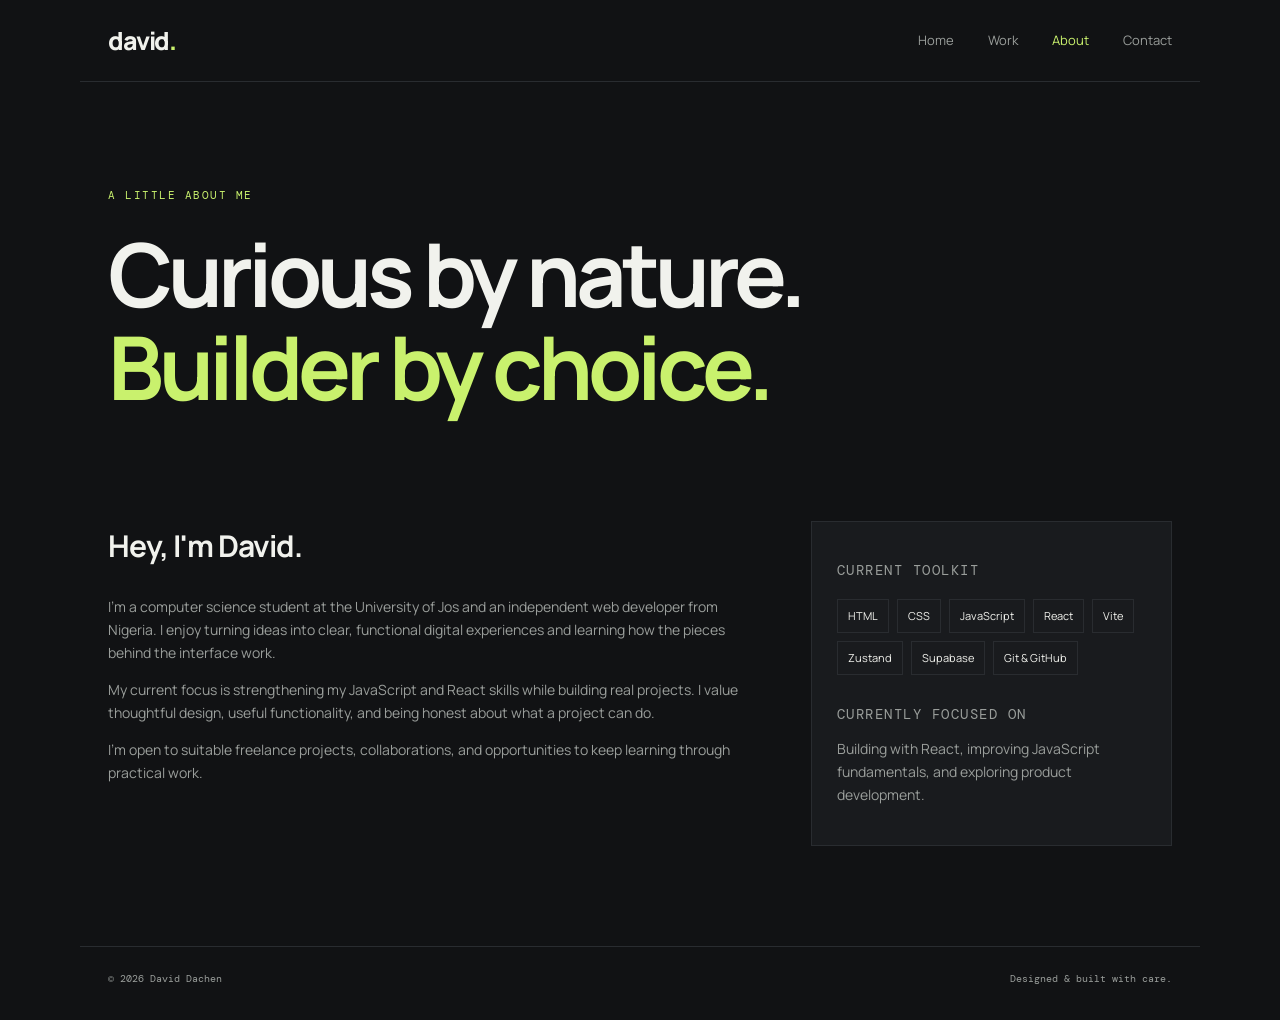
==== about.html @ 9f4aabc8 "Add files via upload" ====
<!DOCTYPE html>
<html lang="en">
<head>
  <meta charset="UTF-8">
  <meta name="viewport" content="width=device-width, initial-scale=1.0">
  <meta name="description" content="About David Dachen.">
  <title>About — David Dachen</title>
  <link rel="stylesheet" href="style.css">
  <script src="script.js" defer></script>
</head>
<body>

  <header class="site-header">
    <a class="brand" href="index.html">david<span>.</span></a>

    <button class="menu-toggle" aria-label="Toggle navigation">☰</button>

    <nav class="nav">
      <a href="index.html">Home</a>
      <a href="work.html">Work</a>
      <a class="active" href="about.html">About</a>
      <a href="contact.html">Contact</a>
    </nav>
  </header>

  <main>

    <section class="page-intro">
      <p class="eyebrow">A LITTLE ABOUT ME</p>

      <h1>
        Curious by nature.<br>
        <span>Builder by choice.</span>
      </h1>
    </section>

    <section class="about-layout section">

      <div>
        <h2>Hey, I'm David.</h2>

        <p>
          I'm a computer science student at the University of Jos
          and an independent web developer from Nigeria.
          I enjoy turning ideas into clear, functional digital
          experiences and learning how the pieces behind the
          interface work.
        </p>

        <p>
          My current focus is strengthening my JavaScript and
          React skills while building real projects. I value
          thoughtful design, useful functionality, and being
          honest about what a project can do.
        </p>

        <p>
          I'm open to suitable freelance projects, collaborations,
          and opportunities to keep learning through practical work.
        </p>
      </div>

      <aside class="info-panel">

        <p class="eyebrow">CURRENT TOOLKIT</p>

        <div class="skill-list">
          <span>HTML</span>
          <span>CSS</span>
          <span>JavaScript</span>
          <span>React</span>
          <span>Vite</span>
          <span>Zustand</span>
          <span>Supabase</span>
          <span>Git & GitHub</span>
        </div>

        <p class="eyebrow status-label">CURRENTLY FOCUSED ON</p>

        <p>
          Building with React, improving JavaScript fundamentals,
          and exploring product development.
        </p>

      </aside>

    </section>

  </main>

  <footer>
    <span>© <span data-year></span> David Dachen</span>
    <span>Designed & built with care.</span>
  </footer>

</body>
</html>
---- style.css ----
@import url('https://fonts.googleapis.com/css2?family=DM+Mono:wght@400;500&family=Manrope:wght@400;500;600;700;800&display=swap');

:root {
  --bg: #111214;
  --panel: #191b1e;
  --line: #292c30;
  --text: #f1f2ed;
  --muted: #9a9e9b;
  --accent: #c9f16d;
  --max: 1120px;
}

* {
  box-sizing: border-box;
}

html {
  scroll-behavior: smooth;
}

body {
  margin: 0;
  background: var(--bg);
  color: var(--text);
  font-family: Manrope, Arial, sans-serif;
  line-height: 1.65;
}

a {
  color: inherit;
  text-decoration: none;
}

/* NAVIGATION */

.site-header {
  height: 82px;
  max-width: var(--max);
  margin: auto;
  padding: 0 28px;
  display: flex;
  align-items: center;
  justify-content: space-between;
  border-bottom: 1px solid var(--line);
}

.brand {
  font-size: 25px;
  font-weight: 800;
  letter-spacing: -1.5px;
}

.brand span {
  color: var(--accent);
}

.nav {
  display: flex;
  gap: 34px;
}

.nav a,
.text-link {
  font-size: 13px;
  color: var(--muted);
  transition: .2s;
}

.nav a:hover,
.nav a.active,
.text-link:hover {
  color: var(--accent);
}

.menu-toggle {
  display: none;
  background: none;
  border: 0;
  color: var(--text);
  font-size: 23px;
}

/* GENERAL LAYOUT */

.hero,
.page-intro,
.section,
.callout {
  max-width: var(--max);
  margin: auto;
  padding-left: 28px;
  padding-right: 28px;
}

.eyebrow {
  font: 11px 'DM Mono', monospace;
  letter-spacing: 1.5px;
  color: var(--accent);
}

/* HOMEPAGE */

.hero {
  padding-top: 120px;
  padding-bottom: 100px;
  min-height: 590px;
}

h1 {
  font-size: clamp(48px, 8vw, 88px);
  line-height: 1.06;
  letter-spacing: -5px;
  margin: 25px 0;
}

h1 span,
h2 span {
  color: var(--accent);
}

.hero-copy,
.page-intro > p:last-child {
  max-width: 550px;
  color: var(--muted);
  font-size: 16px;
}

.actions {
  display: flex;
  align-items: center;
  gap: 28px;
  margin-top: 35px;
}

.button {
  display: inline-flex;
  gap: 18px;
  align-items: center;
  padding: 14px 19px;
  font-size: 12px;
  font-weight: 700;
  border-radius: 3px;
}

.primary {
  background: var(--accent);
  color: #151711;
}

.primary:hover {
  filter: brightness(.92);
}

.hero-meta {
  display: flex;
  gap: 28px;
  margin-top: 90px;
  padding-top: 18px;
  border-top: 1px solid var(--line);
  font: 10px 'DM Mono', monospace;
  color: var(--muted);
}

/* PROJECTS */

.section {
  padding-top: 50px;
  padding-bottom: 100px;
}

.section-heading {
  display: flex;
  justify-content: space-between;
  align-items: end;
  margin-bottom: 28px;
}

.section-heading h2,
.callout h2 {
  font-size: 34px;
  letter-spacing: -1.5px;
  line-height: 1.2;
  margin: 10px 0;
}

.project-grid {
  display: grid;
  grid-template-columns: repeat(2, minmax(0, 1fr));
  gap: 16px;
}

.project-card {
  background: var(--panel);
  border: 1px solid var(--line);
  padding: 25px;
  min-height: 210px;
  display: flex;
  flex-direction: column;
  transition: border-color .2s, transform .2s;
}

.project-card:hover {
  border-color: #69734b;
  transform: translateY(-3px);
}

.project-top {
  display: flex;
  justify-content: space-between;
  gap: 12px;
  align-items: center;
}

.project-number,
.project-status {
  font: 10px 'DM Mono', monospace;
  color: var(--muted);
}

.project-status {
  color: var(--accent);
}

.project-card h3 {
  font-size: 22px;
  letter-spacing: -.7px;
  margin: 25px 0 7px;
}

.project-card p {
  font-size: 13px;
  color: var(--muted);
  margin: 0 0 22px;
  max-width: 520px;
}

.project-links {
  display: flex;
  gap: 18px;
  margin-top: auto;
  font-size: 11px;
  color: var(--accent);
}

/* WORK PAGE */

.page-intro {
  padding-top: 95px;
  padding-bottom: 35px;
}

.page-intro h1 {
  margin-bottom: 22px;
}

.work-section {
  padding-top: 25px;
}

.filters {
  display: flex;
  gap: 9px;
  margin-bottom: 24px;
  flex-wrap: wrap;
}

.filter {
  background: transparent;
  border: 1px solid var(--line);
  color: var(--muted);
  padding: 9px 13px;
  font: 11px 'DM Mono', monospace;
  cursor: pointer;
}

.filter.active,
.filter:hover {
  border-color: var(--accent);
  color: var(--accent);
}

/* ABOUT PAGE */

.about-layout,
.contact-layout {
  display: grid;
  grid-template-columns: 1.4fr .8fr;
  gap: 70px;
}

.about-layout h2 {
  font-size: 30px;
  letter-spacing: -1px;
  margin-top: 0;
}

.about-layout p,
.contact-layout p {
  color: var(--muted);
  font-size: 14px;
}

.info-panel {
  background: var(--panel);
  border: 1px solid var(--line);
  padding: 25px;
  height: max-content;
}

.skill-list {
  display: flex;
  gap: 8px;
  flex-wrap: wrap;
  margin: 20px 0 30px;
}

.skill-list span {
  border: 1px solid var(--line);
  padding: 7px 10px;
  font-size: 11px;
  color: var(--text);
}

.status-label {
  margin-top: 25px;
}

/* CONTACT PAGE */

.contact-layout {
  padding-top: 35px;
}

.contact-link {
  display: flex;
  justify-content: space-between;
  border-bottom: 1px solid var(--line);
  padding: 18px 0;
  font-size: 19px;
}

.contact-link span {
  color: var(--accent);
}

.muted {
  font-size: 12px !important;
}

/* BOTTOM CTA AND FOOTER */

.callout {
  border-top: 1px solid var(--line);
  padding-top: 65px;
  padding-bottom: 90px;
}

.callout .button {
  margin-top: 18px;
}

footer {
  max-width: var(--max);
  margin: auto;
  padding: 25px 28px 35px;
  border-top: 1px solid var(--line);
  display: flex;
  justify-content: space-between;
  color: var(--muted);
  font: 10px 'DM Mono', monospace;
}

/* MOBILE RESPONSIVENESS */

@media (max-width: 650px) {
  .site-header {
    height: 70px;
    padding: 0 20px;
  }

  .menu-toggle {
    display: block;
  }

  .nav {
    display: none;
    position: absolute;
    z-index: 5;
    top: 70px;
    left: 0;
    right: 0;
    background: var(--panel);
    padding: 20px;
    flex-direction: column;
    gap: 18px;
    border-bottom: 1px solid var(--line);
  }

  .nav.open {
    display: flex;
  }

  .hero,
  .page-intro,
  .section,
  .callout {
    padding-left: 20px;
    padding-right: 20px;
  }

  .hero {
    padding-top: 85px;
    min-height: 560px;
  }

  h1 {
    font-size: 54px;
    letter-spacing: -3px;
  }

  .hero-meta {
    flex-direction: column;
    gap: 7px;
    margin-top: 65px;
  }

  .section-heading {
    align-items: start;
    gap: 15px;
    flex-direction: column;
  }

  .project-grid {
    grid-template-columns: 1fr;
  }

  .page-intro {
    padding-top: 70px;
  }

  .about-layout,
  .contact-layout {
    grid-template-columns: 1fr;
    gap: 30px;
  }

  .about-layout,
  .contact-layout {
    padding-top: 25px;
    padding-bottom: 65px;
  }

  footer {
    padding-left: 20px;
    padding-right: 20px;
    gap: 12px;
    flex-direction: column;
  }
}
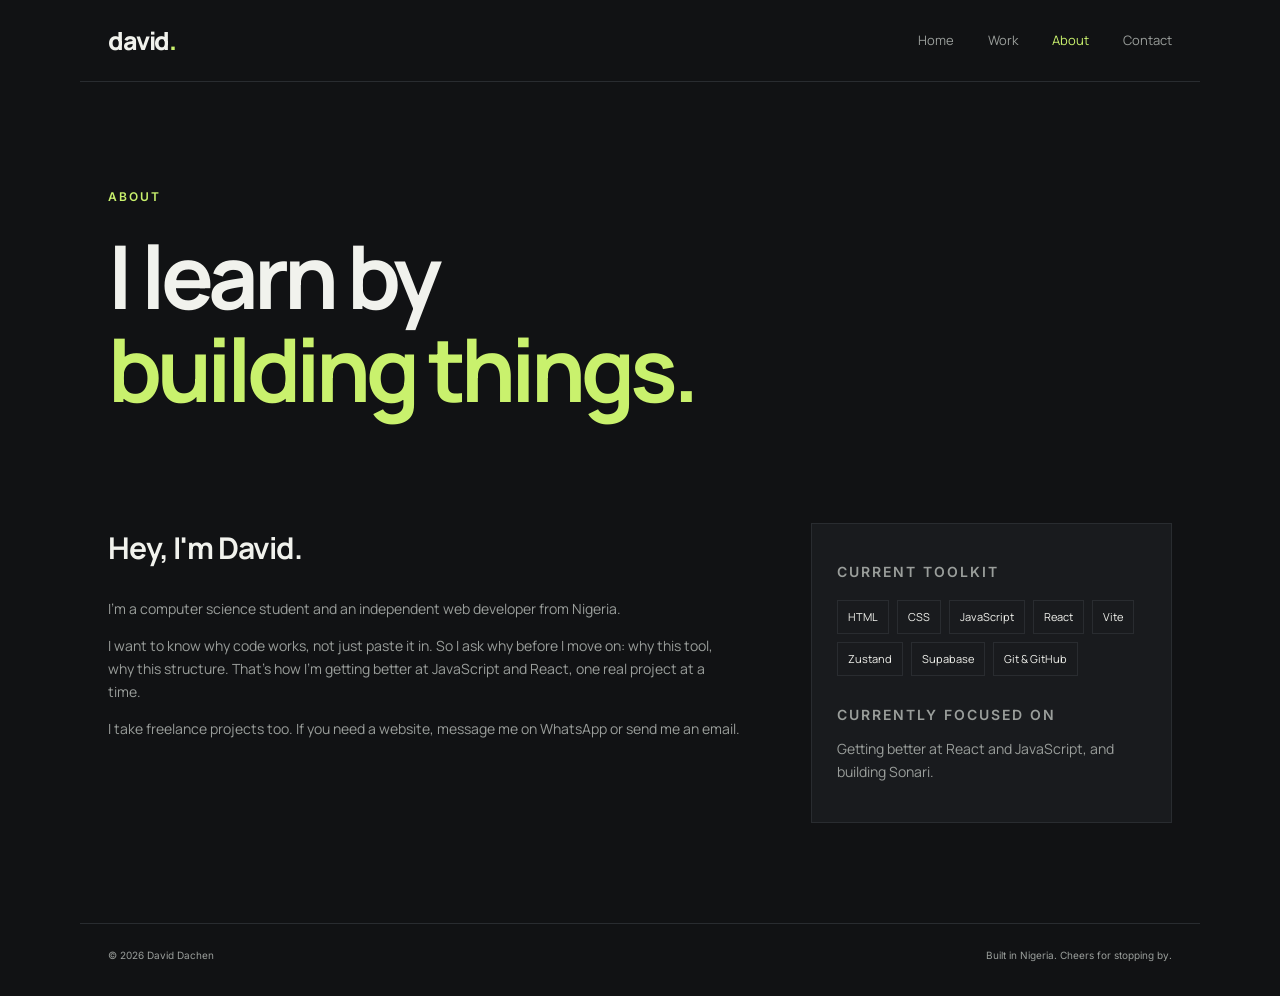
==== commit 446b9775: "Add files via upload" ====
--- a/about.html
+++ b/about.html
@@ -27,11 +27,11 @@
   <main>
 
     <section class="page-intro">
-      <p class="eyebrow">A LITTLE ABOUT ME</p>
+      <p class="eyebrow">ABOUT</p>
 
       <h1>
-        Curious by nature.<br>
-        <span>Builder by choice.</span>
+        I learn by<br>
+        <span>building things.</span>
       </h1>
     </section>
 
@@ -41,23 +41,16 @@
         <h2>Hey, I'm David.</h2>
 
         <p>
-          I'm a computer science student at the University of Jos
+          I'm a computer science student
           and an independent web developer from Nigeria.
-          I enjoy turning ideas into clear, functional digital
-          experiences and learning how the pieces behind the
-          interface work.
         </p>
 
         <p>
-          My current focus is strengthening my JavaScript and
-          React skills while building real projects. I value
-          thoughtful design, useful functionality, and being
-          honest about what a project can do.
+          I want to know why code works, not just paste it in. So I ask why before I move on: why this tool, why this structure. That's how I'm getting better at JavaScript and React, one real project at a time.
         </p>
 
         <p>
-          I'm open to suitable freelance projects, collaborations,
-          and opportunities to keep learning through practical work.
+          I take freelance projects too. If you need a website, message me on WhatsApp or send me an email.
         </p>
       </div>
 
@@ -79,8 +72,7 @@
         <p class="eyebrow status-label">CURRENTLY FOCUSED ON</p>
 
         <p>
-          Building with React, improving JavaScript fundamentals,
-          and exploring product development.
+          Getting better at React and JavaScript, and building Sonari.
         </p>
 
       </aside>
@@ -91,7 +83,7 @@
 
   <footer>
     <span>© <span data-year></span> David Dachen</span>
-    <span>Designed & built with care.</span>
+    <span>Built in Nigeria. Cheers for stopping by.</span>
   </footer>
 
 </body>
--- a/style.css
+++ b/style.css
@@ -1,5 +1,4 @@
-
-@import url('https://fonts.googleapis.com/css2?family=DM+Mono:wght@400;500&family=Manrope:wght@400;500;600;700;800&display=swap');
+@import url('https://fonts.googleapis.com/css2?family=DM+Mono:wght@400;500&family=Inter:wght@400;500;600&family=Manrope:wght@400;500;600;700;800&display=swap');
 
 :root {
   --bg: #111214;
@@ -94,8 +93,8 @@
 }
 
 .eyebrow {
-  font: 11px 'DM Mono', monospace;
-  letter-spacing: 1.5px;
+  font: 600 12px 'Inter', sans-serif;
+  letter-spacing: 2px;
   color: var(--accent);
 }
 
@@ -270,7 +269,7 @@
   border: 1px solid var(--line);
   color: var(--muted);
   padding: 9px 13px;
-  font: 11px 'DM Mono', monospace;
+  font: 500 13px 'Inter', sans-serif;
   cursor: pointer;
 }
 
@@ -368,7 +367,7 @@
   display: flex;
   justify-content: space-between;
   color: var(--muted);
-  font: 10px 'DM Mono', monospace;
+  font: 10px 'Inter', monospace;
 }
 
 /* MOBILE RESPONSIVENESS */
